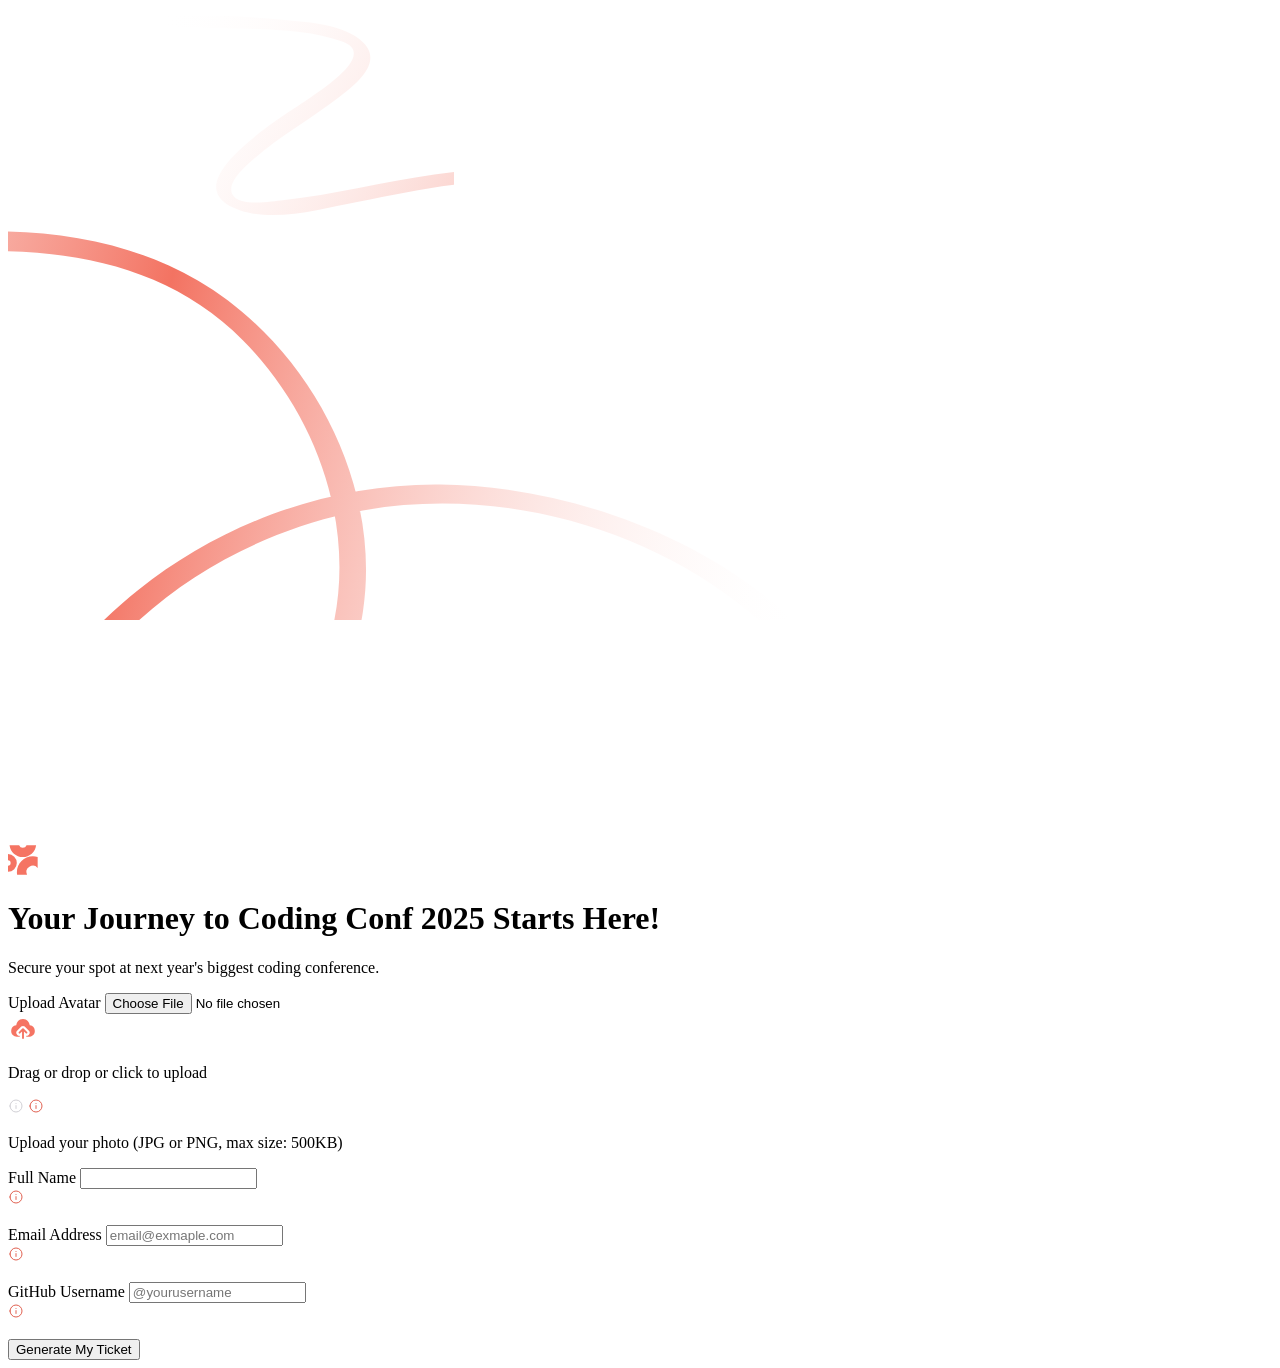
==== public/features/home/index.html @ e0517895 "Add homepage initial HTML" ====
<!DOCTYPE html>
<html lang="en">
<head>
    <meta charset="UTF-8">
    <meta name="viewport" content="width=device-width, initial-scale=1.0">

    <link rel="icon" type="image/png" sizes="32x32" href="../../assets/images/favicon-32x32.png">

    <link rel="stylesheet" href="../../assets/css/main.css">
    <link rel="stylesheet" href="./home.css">

    <title>Conference ticket generator</title>
</head>
<body>
    <!-- BACKGROUND PATTERNS -->
    <img class="bg-pattern bg-pattern--squiggly-line-top" src="../../assets/images/pattern-squiggly-line-top.svg" alt="">
    <img class="bg-pattern bg-pattern--squiggly-line-bottom" src="../../assets/images/pattern-squiggly-line-bottom-desktop.svg" alt="">
    <img class="bg-pattern bg-pattern--circle-1" src="../../assets/images/pattern-circle.svg" alt="">
    <img class="bg-pattern bg-pattern--circle-2" src="../../assets/images/pattern-circle.svg" alt="">

    <header class="site-header">
        <a href="/public/features/home/" aria-label="Homepage">
            <img src="../../assets/images/logo-full.svg" alt="">
        </a>
        <h1 class="site-header__heading">Your Journey to Coding Conf 2025 Starts Here!</h1>
        <p class="site-header__content">
            Secure your spot at next year's biggest coding conference.
        </p>
    </header>

    <main class="user-info-container">
        <form class="user-info" method="post" novalidate>
            <div class="avatar">
                <label id="avatar-label" for="avatar">Upload Avatar</label>
                <input 
                    id="avatar"
                    class="visually-hidden" 
                    type="file"
                    name="avatar"
                    accept=".jpg, .jpeg, .png"
                    required
                    tabindex="-1"
                />
                <div class="drop-zone" role="button" tabindex="0" aria-labelledby="avatar-label" aria-describedby="avatar-description">
                    <div class="drop-zone__icon">
                        <img src="../../assets/images/icon-upload.svg" alt="">
                    </div>
                    <p class="drop-zone__content">Drag or drop or click to upload</p>
                </div>
                <div id="avatar-description" class="description description--info">
                    <img class="description__icon-info" src="../../assets/images/icon-info.svg" alt="">
                    <img class="description__icon-error" src="../../assets/images/icon-error.svg" alt="">
                    <p class="description__content">
                        Upload your photo (JPG or PNG, max size: 500KB)
                    </p>
                </div>
            </div>
            <div class="full-name">
                <label for="full-name">Full Name</label>
                <input
                    id="full-name"
                    type="text"
                    name="full-name"
                    maxlength="32"
                    required
                    aria-describedby="full-name-description"
                />
                <div id="full-name-description" class="description description--empty">
                    <img class="description__icon-error" src="../../assets/images/icon-error.svg" alt="">
                    <p class="description__content"></p>
                </div>
            </div>
            <div class="email-address">
                <label for="email-address">Email Address</label>
                <input 
                    id="email-address" 
                    type="email"
                    name="email-address"
                    placeholder="email@exmaple.com"
                    required
                    aria-describedby="email-address-description"
                />
                <div id="email-address-description" class="description description--empty">
                    <img class="description__icon-error" src="../../assets/images/icon-error.svg" alt="">
                    <p class="description__content"></p>
                </div>
            </div>
            <div class="github-username">
                <label for="github-username">GitHub Username</label>
                <input 
                    id="github-username"
                    type="text"
                    name="github-username"
                    placeholder="@yourusername"
                    maxlength="39"
                    required
                    aria-describedby="github-username-description"
                />
                <div id="github-username-description" class="description description--empty">
                    <img class="description__icon-error" src="../../assets/images/icon-error.svg" alt="">
                    <p class="description__content"></p>
                </div>
            </div>
            <button class="submit-btn" type="button">Generate My Ticket</button>
        </form>
    </main>
    <script src="./home.js"></script>
</body>
</html>
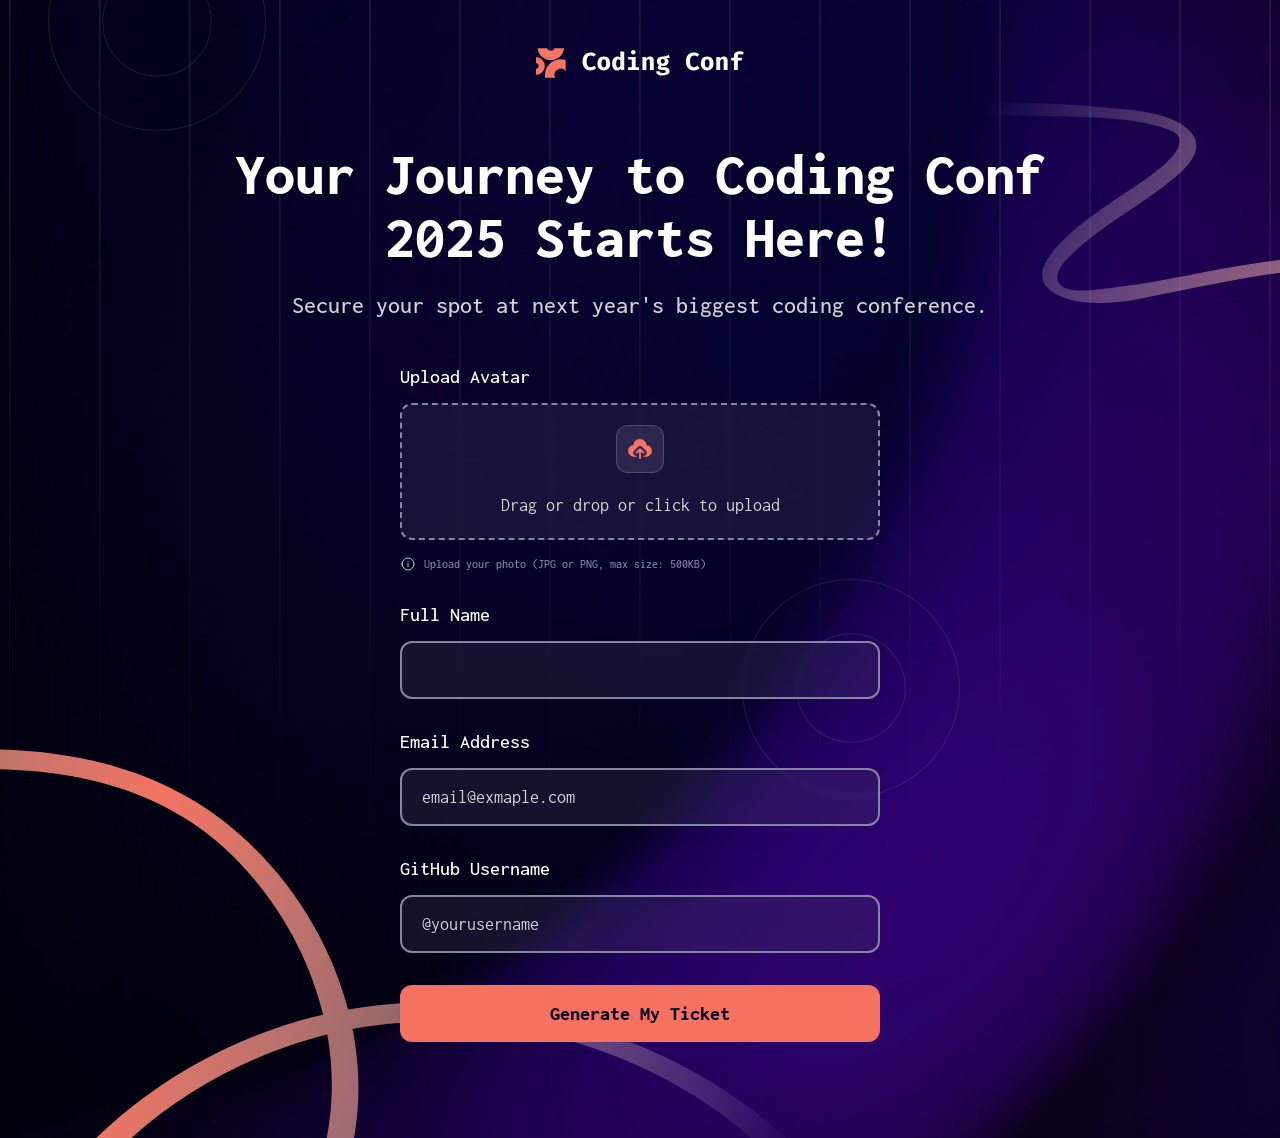
==== commit aaeda1f2: "Add user selected avatar HTML and styles" ====
--- a/public/features/home/index.html
+++ b/public/features/home/index.html
@@ -46,6 +46,13 @@
                         <img src="../../assets/images/icon-upload.svg" alt="">
                     </div>
                     <p class="drop-zone__content">Drag or drop or click to upload</p>
+                </div>
+                <div class="user-avatar hidden">
+                    <img id="user-avatar-img"  class="user-avatar__img" src="../../assets/images/image-avatar.jpg" alt="Selected avatar">
+                    <div class="user-avatar__btns">
+                        <button id="remove-btn" class="user-avatar__btn" type="button">Remove image</button>
+                        <button id="change-btn" class="user-avatar__btn" type="button">Change image</button>
+                    </div>
                 </div>
                 <div id="avatar-description" class="description description--info">
                     <img class="description__icon-info" src="../../assets/images/icon-info.svg" alt="">
--- a/public/assets/css/main.css
+++ b/public/assets/css/main.css
@@ -0,0 +1,183 @@
+@import url('https://fonts.googleapis.com/css2?family=Inconsolata:wght@200..900&display=swap');
+
+:root {
+    /* Colors */
+    --neutral-0: 0 0% 100%;
+    --neutral-300: 252 6% 83%;
+    --neutral-500: 245 15% 58%;
+    --neutral-700: 245 19% 35%;
+    --neutral-900: 248 70% 10%;
+
+    --orange-500: 7 88% 67%;
+    --orange-700: 7 71% 60%;
+
+    --text-gradient: linear-gradient(to right, hsl(7 68% 67%), hsl(0 0% 100%));
+
+    /* Typography */
+    --font-family-primary: "Inconsolata";
+
+    --font-size-heading-lg: 6.0rem;
+    --font-size-heading-sm: 4.0rem;
+
+    --font-size-xs: 1.2rem;
+    --font-size-sm: 1.8rem;
+    --font-size-lg: 2.0rem;
+    --font-size-xl: 2.4rem;
+
+    --font-weight-primary-regular: 400;
+    --font-weight-primary-medium: 500;
+    --font-weight-primary-bold: 700;
+    --font-weight-primary-extrabold: 800;
+
+    /* Spacing */
+    --spacing-1: 0.8rem;
+    --spacing-2: 1.6rem;
+    --spacing-3: 1.8rem;
+    --spacing-4: 2.0rem;
+    --spacing-5: 2.4rem;
+    --spacing-6: 3.2rem;
+    --spacing-7: 4.8rem;
+    --spacing-8: 6.4rem;
+}
+
+/*
+  ==============================
+  RESET & BASE
+  ==============================
+*/
+html {
+    font-size: 10px;
+    box-sizing: border-box;
+}
+
+* {
+    margin: 0;
+    padding: 0;
+    border: initial;
+    outline: 2px solid transparent;
+    outline-offset: 4px;
+}
+
+*:focus-visible {
+    outline-color: hsl(var(--neutral-500));
+}
+
+*,
+*::before,
+*::after {
+    box-sizing: inherit;
+}
+
+body {
+    position: relative;
+    min-height: 100vh;
+    padding: var(--spacing-7) 0;
+    font-family: var(--font-family-primary);
+    background-image: url("../images/pattern-lines.svg"), url("../images/background-desktop.png");
+    background-position: center;
+    background-size: cover;
+    background-repeat: no-repeat;
+}
+
+img {
+    display: block;
+    object-fit: contain;
+}
+
+input, button {
+    font-family: inherit;
+}
+
+/*
+  ==============================
+  UTILITY STYLES
+  ==============================
+*/
+.visually-hidden { /* Hides the element visually */
+    position: absolute;
+    width: 1px;
+    height: 1px;
+    padding: 0;
+    border: initial;
+    pointer-events: none;
+    clip-path: inset(100%);
+}
+
+/*
+  ==============================
+  BACKGROUND PATTERNS
+  ==============================
+*/
+.bg-pattern {
+    position: absolute;
+    z-index: -1;
+    object-fit: contain;
+}
+
+.bg-pattern--squiggly-line-top {
+    width: min(446px, 50vw);
+    right: 0;
+    top: 96px;
+}
+
+.bg-pattern--squiggly-line-bottom {
+    width: min(826px, 90vw);
+    left: 0;
+    bottom: 0;
+}
+
+.bg-pattern--circle-1 {
+    width: min(218px, 30vw);
+    left: 48px;
+    top: 0;
+    transform: translateY(-40%);
+}
+
+.bg-pattern--circle-2 {
+    width: min(218px, 30vw);
+    right: 25%;
+    bottom: 30%;
+}
+
+/*
+  ==============================
+  SITE HEADER
+  ==============================
+*/
+.site-header {
+    display: flex;
+    flex-direction: column;
+    align-items: center;
+    text-align: center;
+}
+
+.site-header__heading {
+    width: min(83.2rem, 90vw);
+    margin-top: var(--spacing-8);
+    font-size: var(--font-size-heading-lg);
+    font-weight: var(--font-weight-primary-extrabold);
+    color: hsl(var(--neutral-0));
+}
+
+.site-header__content {
+    width: 90vw;
+    margin-top: var(--spacing-5);
+    font-size: var(--font-size-xl);
+    font-weight: var(--font-weight-primary-medium);
+    color: hsl(var(--neutral-300));
+}
+
+/*
+  ==============================
+  MEDIA QUERIES
+  ==============================
+*/
+@media (max-width: 576px) {
+    .site-header__heading {
+        font-size: var(--font-size-heading-sm);
+    }
+
+    .site-header__content {
+        font-size: var(--font-size-lg);
+    }
+}
--- a/public/features/home/home.css
+++ b/public/features/home/home.css
@@ -0,0 +1,194 @@
+/*
+  ==============================
+  RESET & BASE
+  ==============================
+*/
+label {
+    font-size: var(--font-size-lg);
+    font-weight: var(--font-weight-primary-medium);
+    color: hsl(var(--neutral-0));
+}
+
+input {
+    display: block;
+    width: 100%;
+    padding: var(--spacing-3) var(--spacing-4);
+    border: 2px solid hsl(var(--neutral-500));
+    border-radius: 12px;
+    font-size: var(--font-size-sm);
+    font-weight: var(--font-weight-primary-regular);
+    color: hsl(var(--neutral-300));
+}
+
+input:not(:focus) {
+    cursor: pointer;
+}
+
+input::placeholder {
+    color: inherit;
+}
+
+/*
+  ==============================
+  USER INFO FORM
+  ==============================
+*/
+.user-info-container {
+    display: flex;
+    justify-content: center;
+}
+
+.user-info {
+    display: flex;
+    flex-direction: column;
+    width: min(48.0rem, 90vw);
+    gap: var(--spacing-6);
+    padding: var(--spacing-7) 0;
+}
+
+input, .drop-zone, .user-avatar {
+    margin-top: var(--spacing-2);
+    background-color: hsl(var(--neutral-700) / 0.25);
+    backdrop-filter: blur(2px);
+}
+
+input, .drop-zone {
+    transition: background-color 0.15s ease-in;
+}
+
+.drop-zone.hidden, .user-avatar.hidden {
+    display: none;
+}
+
+input:hover, .drop-zone:hover {
+    background-color: hsl(var(--neutral-700) / 0.65);
+}
+
+.drop-zone {
+    display: flex;
+    flex-direction: column;
+    align-items: center;
+    gap: var(--spacing-4);
+    padding: var(--spacing-4);
+    border: 2px dashed hsl(var(--neutral-500));
+    border-radius: 12px;
+    cursor: pointer;
+}
+
+.drop-zone__icon {
+    padding: var(--spacing-1);
+    border: 1px solid hsl(var(--neutral-500) / 0.4);
+    border-radius: 12px;
+    background-color: hsl(var(--neutral-700) / 0.4);
+    transition: border-color 0.15s ease-in, background-color 0.15s ease-in, box-shadow 0.15s ease-in;
+}
+
+.drop-zone:hover .drop-zone__icon {
+    border-color: hsl(var(--neutral-300) / 0.6);
+    background-color: hsl(var(--neutral-700) / 0.8);
+    box-shadow: 0 2px hsl(var(--neutral-900) / 0.8);
+}
+
+.drop-zone__content {
+    font-size: var(--font-size-sm);
+    font-weight: var(--font-weight-primary-regular);
+    line-height: 1.4;
+    text-align: center;
+    color: hsl(var(--neutral-300));
+}
+
+.user-avatar {
+    display: flex;
+    flex-direction: column;
+    align-items: center;
+    gap: var(--spacing-4);
+    padding: var(--spacing-4);
+    border: 2px dashed hsl(var(--neutral-500));
+    border-radius: 12px;
+}
+
+.user-avatar__img {
+    width: 4.8rem;
+    height: auto;
+    border: 1px solid hsl(var(--neutral-500));
+    border-radius: 12px;
+}
+
+.user-avatar__btns {
+    display: flex;
+    align-items: center;
+    gap: 0.8rem;
+}
+
+.user-avatar__btn {
+    padding: 0.5rem 1.0rem;
+    border-radius: 4px;
+    font-size: var(--font-size-xs);
+    font-weight: var(--font-weight-primary-medium);
+    color: hsl(var(--neutral-300));
+    background-color: hsl(var(--neutral-700) / 0.6);
+    cursor: pointer;
+    transition: background-color 0.15s ease-in;
+}
+
+.user-avatar__btn:hover {
+    background-color: hsl(var(--neutral-700) / 0.8);
+}
+
+.description {
+    display: flex;
+    align-items: center;
+    gap: var(--spacing-1);
+    margin-top: var(--spacing-2);
+    font-size: var(--font-size-xs);
+    font-weight: var(--font-weight-primary-medium);
+}
+
+.description--info {
+    color: hsl(var(--neutral-500));
+}
+
+.description--error {
+    color: hsl(var(--orange-700));
+}
+
+.description--info .description__icon-error,
+.description--error .description__icon-info {
+    display: none;
+}
+
+.description--empty {
+    display: none;
+}
+
+.submit-btn {
+    padding: var(--spacing-3) 0;
+    border-radius: 12px;
+    font-size: var(--font-size-lg);
+    font-weight: var(--font-weight-primary-extrabold);
+    cursor: pointer;
+    color: hsl(var(--neutral-900));
+    background-color: hsl(var(--orange-500));
+    transition: transform 0.15s ease-in, background-color 0.15s ease-in, box-shadow 0.15s ease-in;
+}
+
+.submit-btn:hover {
+    background-color: hsl(var(--orange-700));
+    box-shadow: 0 4px hsl(var(--orange-500));
+}
+
+.submit-btn:active {
+    transform: translateY(4px);
+    box-shadow: 0 0 hsl(var(--orange-500));
+}
+
+/*
+  ==============================
+  MEDIA QUERIES
+  ==============================
+*/
+@media (prefers-reduced-motion: reduce) {
+    input, .drop-zone, .drop-zone__icon, .user-avatar__btn, .submit-btn {
+        transition: none;
+    }
+}
